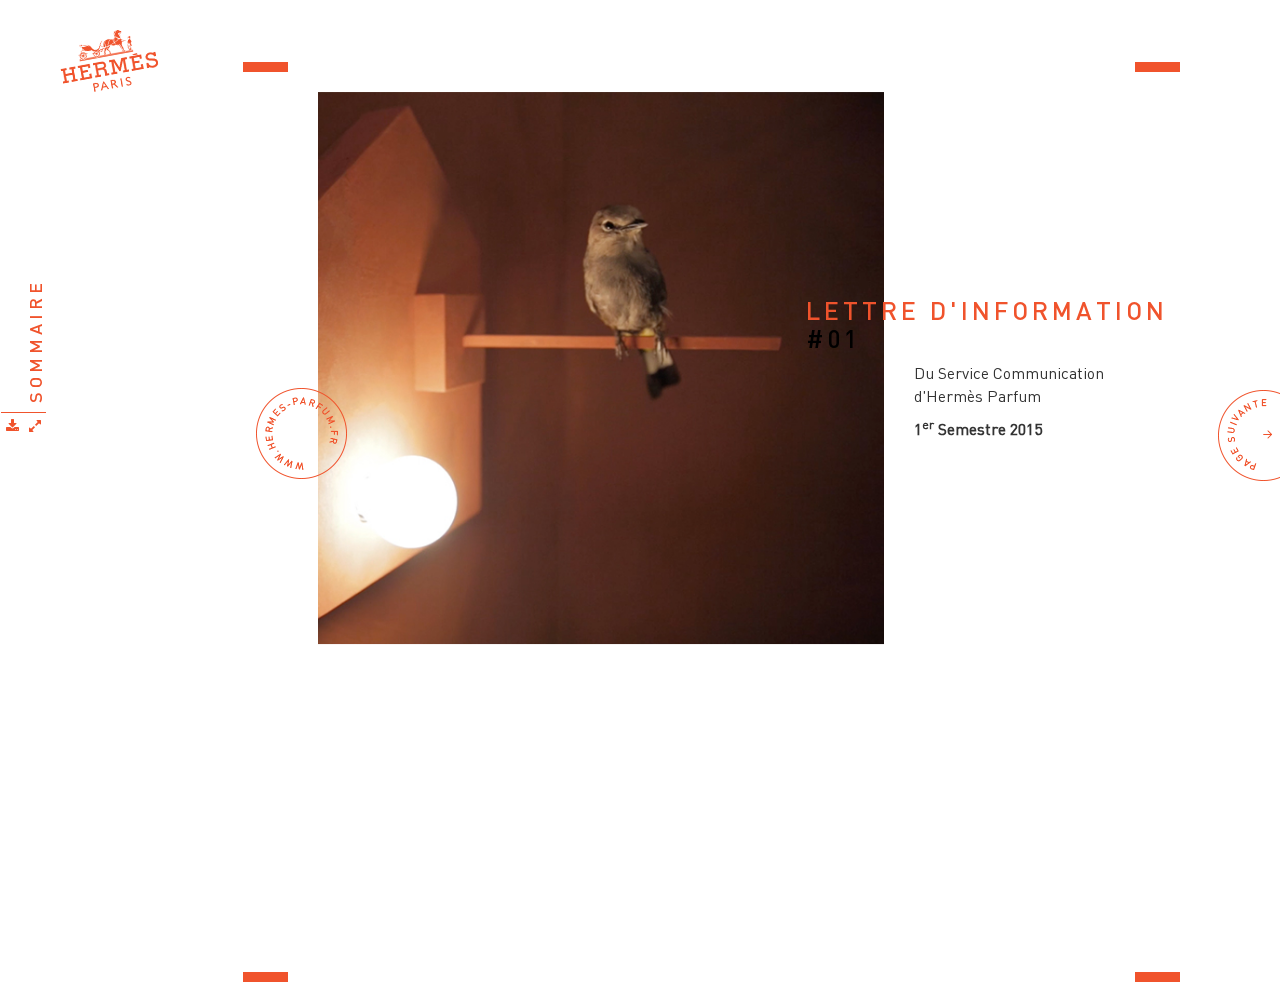
==== index.html @ d25722da "First commit" ====
<!DOCTYPE html>
<html lang="fr" class="no-js">
<head>
    <meta charset="UTF-8"/>
    <meta http-equiv="X-UA-Compatible" content="IE=edge,chrome=1">
    <meta name="viewport" content="width=device-width, initial-scale=1.0">
    <title>Hermès Slider</title>
    <meta name="description" content="Page d'Hèrmès"/>
    <meta name="keywords" content="hermès luxe beauté slider contenu digital interactif parfums maquillage"/>
    <meta name="author" content="Bronx Agence"/>
    <link rel="shortcut icon" href="../favicon.ico">
    <link rel="stylesheet" type="text/css" href="packages/jquery-ui/jquery-ui.min.css"/>
    <link rel="stylesheet" type="text/css" href="packages/bootstrap/css/bootstrap.min.css"/>
    <link rel="stylesheet" type="text/css" href="css/component.css"/>
    <link rel="stylesheet" type="text/css" href="packages/font-awesome/css/font-awesome.min.css"/>
    <link rel="stylesheet" type="text/css" href="packages/font-awesome/css/font-awesome.min.css"/>
    <link rel="stylesheet" type="text/css" href="packages/slick/slick.css"/>
</head>

<body>
<div class="container-fluid">
    <div class="col-lg-12">
        <div class="row">
            <div class="col-lg-2">
                <h1 class="sr-only">Hermès</h1>

                <div class="logo-hermès">
                </div>
            </div>
        </div>
    </div>
</div>

<div class="container-fluid no-gutters">
    <!--Navigation-->
    <div class="col-md-3 col-lg-2 no-gutters">
        <nav class="navbar navbar-default ">
            <div class="navbar-header">
                <button type="button" class="navbar-toggle collapsed" data-toggle="collapse" data-target="#navbar"
                        aria-expanded="false" aria-controls="navbar">
                    <span class="sr-only">Toggle navigation</span>
                    <span class="icon-bar"></span>
                    <span class="icon-bar"></span>
                    <span class="icon-bar"></span>
                </button>
            </div>
            <div id="navbar" class="navbar-collapse collapse" aria-expanded="false">
                <canvas class="sommaire" width='40' height='150'></canvas>
                <ul class="nav navbar-nav menu menu-slide">
                    <li id="close">x Fermer</li>
                    <li class="editio" data-link-id=" ">
                        <a href=" " data-link-group="editio"> L'édito, l'équipe</a>
                    </li>
                    <li class="event" data-link-id="1">
                        <a href=" " data-link-group="event-press"> 01 . Le Jardin de Monsieur Li</a></li>
                    <li class="digital" data-link-id="4">
                        <a href=" " data-link-group="digital-press">02 . Le parfum de la maison</a>
                    </li>
                    <li class="creation" data-link-id="7">
                        <a href=" " data-link-group="creation-press">03 . Ouvertures</a>
                    </li>
                    <li class="nutshell" data-link-id=" ">
                        <a href=" " data-link-group="nutshell">04 . En Bref</a>
                    </li>
                </ul>
            </div>
            <div class="menu-icons">
                <ul class="nav navbar-nav sub-menu">
                    <hr>
                    <li><a href="#"><i class="fa fa-print"></i></a></li>
                    <li><a href="#"><i class="fa fa-envelope-o"></i></a></li>
                    <li><a href="#"><i class="fa fa-download"></i></a></li>
                    <li class="fullscr"><a href="#"><i class="fa fa-expand"></i></a></li>
                </ul>
            </div>
        </nav>

    </div>
    <!--Navigation ends-->

    <!--Main body-->
    <div class="col-md-9 col-lg-10 main-panel">
        <div class="row top-decorative hidden-xs hidden-sm">
            <div class="col-md-11 col-lg-11 clearfix no-gutters">
                <div class="top-left-decorator"></div>
                <div class="top-right-decorator"></div>
                <!-- <div class="centered-decorator"></div>--> <!--To replace-->
            </div>
        </div>

        <div class="slick-content">
            <!--Intro section-->
            <section id="introduction" class="intro" data-anchor="intro-press">

                <div class="row row-intro">
                    <div class="col-md-7 col-lg-7 col-sm-6  presentation-page-left">
                        <img src="img/Hermes_iPhone_Couverture_05.jpg" alt="hermès_femme_velo"/>
                    </div>
                    <div class="col-lg-4 col-md-3 col-sm-4 presentation-page-right">
                        <h2 class=" negative-offset-4 presentation-page-title">LETTRE D'INFORMATION <span
                                class="hash-title">#01</span></h2>

                        <p>
                            Du Service Communication <br> d'Hermès Parfum <br>
                        </p>

                        <p id="info-date">
                            1<sup>er</sup> Semestre 2015
                        </p>
                    </div>
                </div>
            </section>

            <section id="slide1" class="presentation edito" data-anchor="event-press">
                <div class="row">
                    <div class="col-lg-4 edito-col-1 col-md-5 col-xs-6">
                        <h2>edito</h2>
                        <span>Si l’on flânait ?</span>

                        <p class="text-bold">
                            Lorem ipsum dolor sit amet, <br/>
                            consectetur adipiscing elit.<br/>
                            Duis elementum massa in viverra <br/>
                            tempus. Fusce ut nisl eget nulla<br/>
                            aliquam tincidunt sed ut tellus.<br/>
                            Fusce iaculis vestibulum purus non<br/>
                            lobortis. Aliquam at venenatis leo, <br/>
                            sed imperdiet risus.
                        </p>

                        <p>
                            Etiam sagittis justo a sapien <br/>
                            finibus, eu feugiat enim semper. <br/>
                            Proin ornare, enim quis semper <br/>
                            dapibus, velit enim accumsan risus, <br/>
                            sed condimentum diam erat sed <br/>
                            dui. Sed cursus mattis volutpat. <br/>
                            Phasellus at pulvinar orci, at <br/>
                            convallis nunc. In et felis lobortis, <br/>
                            auctor nulla a, aliquet est. <br/>
                            uncante tortor, venenatis ac <br/>
                            neque at, congue fermentum odio. <br/>
                            Suspendisse ac vehicula erat, <br/>
                            id finibus nulla.
                        </p>
                    </div>
                    <div class="col-lg-4 edito-col-2 col-md-4 col-xs-6">
                        <h2>L' équipe</h2>

                        <h3>CORRINE PEREZ</h3>

                        <p>
                            Directrice de la Communication <br/>
                            corinne.perez@hermes.com
                        </p>

                        <h3>LAURIE ABADIE</h3>

                        <p>
                            Responsable des opérations <br/>
                            de communication <br/>
                            laure.abadie@hermes.com
                        </p>

                        <h3>ANNE DE LALUN</h3>

                        <p>
                            Responsable presse <br/>
                            anne.delalun@hermes.com
                        </p>

                        <h3>CHARLOTTE DE LAPPARENT</h3>

                        <p>
                            Attaché de presse <br/>
                            charlotte.delapparent@hermes.com
                        </p>
                    </div>
                    <div class="col-lg-3 edito-col-3 col-md-3 col-xs-4">
                        <h3>STEFANIA BRUNI</h3>

                        <p>
                            Responsable média france <br/>
                            et international <br/>
                            stefania.bruni@hermes.com
                        </p>

                        <h3>AURELIE ENOU-GENEVAZ</h3>

                        <p>
                            Responsable média france <br/>
                            et international <br/>
                            stefania.bruni@hermes.com
                        </p>

                        <h3>LAURA KERDRAON</h3>

                        <p>
                            Coordinatrice publicité média <br/>
                            laura.kerdraon@hermes.com
                    </div>
                </div>
            </section>

            <section id="slide2" class="presentation" data-anchor="event-press">

                <div class="row ">
                    <!--<div class="col-md-11 main">
                        <div class="row  img-right">
                            <div class="col-lg-6 img-left">
                                <img class="" src="img/HERMES-JardinLi_03.jpg" alt="water"/>
                            </div>
                            <div class="col-lg-6">
                                <h2 class="inter-title">01 .</h2>
                                <span>LE JARDIN DE MONSIEUR LI</span>
                            </div>
                        </div>
                    </div>-->
                </div>
            </section>

            <section id="slide3" class="presentation " data-anchor="event-press">
                <div class="row">
                    <div class="col-lg-12 ">
                        <h2>Le jardin de monsieur li</h2>
                        <span class="sub-title">dévoilé à la presse</span>
                    </div>
                </div>
                <div class="row">
                    <div class="col-lg-3 col-md-3 hidden-xs hidden-sm no-gutters">
                        <!-- <img class="li-perfume img-responsive" src="img/perfume-bottle.jpg" alt="parfum-li">-->
                    </div>
                    <div class="col-lg-8 no-gutters">
                        <div class="row">
                            <div class="col-lg-6 col-md-4 col-xs-12 jardin-li-1 no-gutters">
                                <p class="text-bold">
                                    Les 10 et 11 février, la presse française et <br>
                                    internationale était réunie à Paris pour le <br>
                                    lancement du parfum-nouvelle Le Jardin de<br>
                                    Monsieur Li . Un parfum jardin créé par<br>
                                    Jean-Claude Elléna, inspiré par la Chine et le<br>
                                    thème annuel de la maison Hermès.<br>
                                </p>

                                <p>
                                    Comme écrin à ce cinquième opus de la<br>
                                    collection, une Pagode au cœur d'un Paris<br>
                                    haussmannien, la maison Loo, demeure d’un<br>
                                    marchand d’art du début du XXème siècle, qui<br>
                                    consacra sa vie à faire dialoguer au travers de<br>
                                    l'art son pays d’origine avec son pays d’adoption.<br>
                                </p>

                                <p>
                                    Catherine Fulconis et Jean-Claude Ellena y ont<br>
                                    présenté la genèse et l’histoire créative du<br>
                                    parfum, accompagnés d'un complice, le peintre<br>
                                    Li Xin, auteur du paysage d'encre outre-gris<br>
                                    qui vient en ceindre l’étui.<br>
                                </p>

                                <p>
                                    Au cours de quatre sessions, nos 120<br>
                                    journalistes ont été conviés à flâner dans un<br>
                                    jardin imaginaire, récréé dans cet espace clos.<br>
                                </p>
                            </div>
                            <div class="col-lg-6 col-md-4 col-xs-12 jardin-li-2">
                                <img src="img/HERMES-LI-page-1_06.jpg" alt="pictogramme-player">

                                <h3>Retour sur l'évènement presse</h3>

                                <p>
                                    Un monde miniature, à l'instar du jardin chinois,<br>
                                    à la nature onirique et méditative, ressenti au<br>
                                    travers d'expériences poétiques successives<br>
                                    et de saynètes inattendues. Mystère de<br>
                                    Mademoiselle Li cultivant son jardin, souffleurs<br>
                                    de rêve aux mots caressants, eaux vibrantes aux<br>
                                    éclats d'encre, musiques mêlées, entre Guzheng<br>
                                    et flûte, murs végétaux invitant à la découverte<br>
                                    des matières et des inspirations, jusqu'à la<br>
                                    révélation du parfum, enserré dans des<br>
                                    montagnes miniatures et offert en brins<br>
                                    odorants... La Pagoda accueillait ces jours-là<br>
                                    son nouvel habitant : un parfum au jasmin<br>
                                    surprenant, rendu "clair" et presque transparent<br>
                                    par l'eau, et aux échos de sève, de kumquat<br>
                                    et de pierres mouillées.
                                </p>
                            </div>
                            <div class="col-lg-12 col-md-8 col-xs-12 jardin-li-3 no-gutters">
                                <span> <i>-&gt;</i> Un lancement local s’est également déroulé le 18 mars à Madrid, dans l’enceinte de la Fundacion Pons. </span>
                            </div>
                        </div>
                    </div>
                </div>
            </section>

            <section id="slide4" class="presentation " data-anchor="event-press">
                <div class="row">
                    <div class="col-lg-4">
                        <span class=" rotated-text">Retour en image sur l'évènement presse</span>
                    </div>
                </div>
                <div class="row">
                    <div class="col-lg-11 no-gutters">
                        <img class="jardin-li-video-big" src="img/HERMES-JardinLi-3_03.jpg" alt=""/>
                    </div>
                </div>
            </section>

            <section id="slide5" class="presentation" data-anchor="digital-press">
                <div class="row">
                    <div class="col-lg-11">
                        <div class="row">
                            <div class="col-lg-12 col-md-12">
                                <h2>LES CAMPAGNES</h2>
                            </div>
                            <div class="col-lg-6 media-plan-col-1 col-lg-offset-1">
                                <img src="img/HERMES-JardinLi-4_03.jpg" alt=""/>
                            </div>
                            <div class="col-lg-4 media-plan-col-2 col-md-12">
                                <p>
                                    Le plan media s’est déployé début Avril<br>
                                    en France, en Allemagne, au Benelux, <br>
                                    à Hong Kong, au Japon et en Corée :<br>
                                    Affichage, bannières, presse, encarts <br>
                                    parfumés… <br>
                                </p>
                            </div>
                        </div>
                        <div class="row map-image">
                            <div class="col-lg-3 col-lg-offset-1 focus-col-1">
                                <h3>focus</h3>
                                <span>FRANCE</span>

                                <p>
                                    campagne presse <br/>
                                    <span>4,42 Millions</span> <br/>
                                    de contacts générés
                                </p>

                                <p>
                                    campagne encarts parfumés <br/>
                                    <span>1 033 964 </span> encarts<br/>
                                </p>

                                <p>
                                    campagne digitale <br/>
                                    <span>30.2 Millions</span> de contacts <br/>
                                </p>
                            </div>

                            <div class="col-lg-4 focus-col-2">
                                <h3>focus</h3>
                                <span> ALLEMAGNE</span>

                                <p>
                                    campagne presse <br/>
                                    <span>1,35 Millions</span> <br/>
                                    de contacts générés <br/>
                                </p>

                                <p>
                                    campagne encarts parfumés <br/>
                                    <span>928 077</span> encarts<br/>

                                </p>

                                <p>
                                    campagne digitale <br/>
                                    <span>9.4 Millions</span> de contacts <br/>
                                </p>
                            </div>
                        </div>
                    </div>
                </div>
            </section>

            <section id="slide6" class="presentation" data-anchor="digital-press">
                <div class="row">
                    <div class="col-lg-11 candle-background">
                        <div class="row">
                            <div class="col-lg-12 ">
                                <h2>Les quêtes intérieures</h2>
                                <span class="sub-title">du parfum de la maison</span>
                            </div>
                        </div>
                        <div class="row quest-first-row">
                            <div class="col-lg-7 col-md-6 maison-bloc-1 col-lg-offset-1">
                                <img src="img/HERMES-LI-page-1_06.jpg" alt="pictogramme-player">

                                <h3>Retour sur l'évènement presse parisien</h3>

                                <p>
                                    La nouvelle collection du Parfum de la maison a été présentée à la <br>
                                    presse française et internationale le 13 octobre dernier. Une « folie »<br>
                                    du 18ème, bâtie sur une glacière XIVe et rénovée dans un style<br>
                                    contemporain, avait été choisie pour accueillir les invités.<br>
                                </p>

                            </div>
                        </div>
                        <div class="row origami-background">
                            <div class="col-lg-6 col-md-6 col-md-offset-6 maison-bloc-2 col-lg-offset-6">
                                <p> Une expérience autour de 5 mises en scène, inspirées des <br>
                                    rêveries de Céline Ellena, était proposée à la presse, révélant le<br>
                                    parfum et son imaginaire. À l’entrée de chacun des univers, les <br>
                                    journalistes se voyaient remettre un bâtonnet de cire au parfum <br>
                                    des 5 rêveries: Des Pas Sur La Neige, Temps De Pluie, Fenêtre <br>
                                    ouverte, Champ Libre, A cheval !. Sans parcours imposé, les<br>
                                    journalistes étaient invités à pénétrer dans ses décors et <br>
                                    expérimenter le passage du réel à l’imaginaire. Une forme de <br>
                                    chasse aux rêveries, avec pour guides leurs sens et leur nez. <br>
                                    <br>
                                    Ce n’est qu’après cette déambulation libre, que les journalistes <br>
                                    étaient conviés à pénétrer dans la glacière transformée en agora<br>
                                    pour l’occasion. Sous une voûte circulaire facettée et au-dessus<br>
                                    d’un puits profond de 15 mètres, la collection était enfin dévoilée<br>
                                    par Catherine Fulconis, Président d’Hermès Parfums, Céline<br>
                                    Ellena, parfumeur dédié à ce nouveau territoire, et Guillaume<br>
                                    Bardet , designer.
                                </p>
                            </div>
                        </div>
                    </div>
                </div>
            </section>

            <section id="slide7" class="presentation " data-anchor="event-press">

                <div class="row">
                    <div class="col-lg-4">
                        <span class=" rotated-text">Retour en image sur l'évènement presse</span>
                    </div>
                </div>
                <div class="row">
                    <div class="col-lg-11 no-gutters">
                        <img class="jardin-li-video-big" src="img/HERMES-JardinLi-3_03.jpg" alt=""/>
                    </div>
                </div>

            </section>

            <section id="slide8" class="presentation" data-anchor="digital-press">
                <div class="row">
                    <div class="col-lg-11 nyc-first-row">
                        <div class="row">
                            <div class="col-lg-6 nyc-bloc-1">
                                <h2>Une maison</h2>
                                <span class="sub-title">à new-york</span>

                                <p>-&gt;Lancement presse aux États-unis</p>

                                <p>C’est dans une vaste et singulière Town House <br>
                                    de 5 étages, située entre la 64e et la 5e avenue,<br>
                                    que la presse américaine a été invitée à<br>
                                    découvrir les 5 univers du Parfum de la<br>
                                    Maison. Céline Ellena, Guillaume Bardet et<br>
                                    Corinne Perez, directrice de la communication<br>
                                    d’Hermès Parfums, ont accueilli<br>
                                    une cinquantaine de journalistes au cours de<br>
                                    4 déambulations.
                                </p>
                            </div>
                            <div class="col-lg-6 nyc-bloc-2">
                                <span class="sub-title">Le press kit</span>
                            </div>
                        </div>
                        <div class="row nyc-second-row">
                            <div class="col-lg-7 nyc-bloc-3">
                                <img class="img-responsive" alt="balcon" src="img/Balcon.png">

                            </div>
                            <div class="col-lg-4 col-lg-offset-1 nyc-bloc-4">
                                <p>
                                    Comme un songe échappé d’une feuille de<br>
                                    papier pliée ou d’une céramique, le Parfum de<br>
                                    la maison prend la forme d’un rêve éveillé…<br>
                                    Dans le dossier de presse du Parfum de la<br>
                                    Maison, formes, textes et couleurs se révélent<br>
                                    tour à tour...<br>
                                    <br>
                                    Glanés au gré des déambulations dans les<br>
                                    différentes pièces de la maison, des bâtonnets<br>
                                    parfumés ont été offerts aux journalistes dans<br>
                                    un écrin dédié.<br>
                                </p>

                                <p>
                                    -&gt; Un lancement local s’est également<br>
                                    déroulé en Espagne en novembre dernier.<br>
                                    La boutique Hermès Parfums de Madrid a<br>
                                    accueilli une soixantaine de journalistes.<br>
                                </p>
                            </div>
                        </div>
                    </div>
                </div>
            </section>

            <section id="slide9" class="presentation" data-anchor="creation-press">
                <div class="row">
                    <div class="col-lg-11">
                        <div class="row">
                            <div class="col-lg-6 press-results-1">
                                <h2>Best-of des premières</h2>
                                <span class="sub-title">retombées de presse</span>

                                <div class="magazines">
                                    <img src="img/mag_03.jpg" alt="magazine"/>
                                </div>
                                <div class="download-content">
                                    <img src="img/down-button.png" alt=""/><a href="#">TELECHARGER LES ARTICLES</a>
                                </div>
                            </div>

                            <div class="col-lg-6 press-results-2">
                                <h2>Réseaux sociaux</h2>
                                <span class="sub-title">Esprit de la maison ,<br/>est tu là ?</span>

                                <div class="social-text">
                                    <p>
                                        Le lancement événementiel <br/>
                                        du Parfum de la Maison <br/>
                                        a bien été relayé sur les réseaux sociaux.
                                    </p>
                                </div>
                                <div class="social-cloud">
                                    <img src="img/social-cloud_03.jpg" alt="hermès social networks"/>
                                </div>
                            </div>
                        </div>
                    </div>
                </div>
            </section>

            <section id="slide10" class="presentation" data-anchor="creation-press">
                <div class="row">
                    <div class="col-lg-11">
                        <div class="row">
                            <div class="col-lg-6 korea-bloc-1">
                                <h2>Au pays </h2>
                                <span class="sub-title">du matin calme</span>

                                <p class="text-bold">
                                    Un nouveau partenariat commercial avec le groupe <br>
                                    Shinsegae, la parution en coréen du Journal d’un <br>
                                    parfumeur, le lancement presse du Jardin de <br>
                                    Monsieur Li : Trois belles raisons pour Jean-Claude <br>
                                    Ellena et l’équipe Communication d’Hermès <br>
                                    Parfums de faire le voyage en Corée du Sud.
                                </p>

                                <p>
                                    Depuis le mois de mars, le mall Shinsegae situé dans <br>
                                    le quartier de Gangnam à Séoul abrite un nouvel <br>
                                    espace dédié aux Parfums Hermès. Pour célébrer ce <br>
                                    partenariat pérenne avec le premier groupe de <br>
                                    grands magasins coréens, Jean-Claude Ellena s’est <br>
                                    rendu en Corée. Au programme : Rencontres avec de <br>
                                    grandes clientes, entretiens avec la presse coréenne, <br>
                                    et conférence à l’Institut français autour de la sortie <br>
                                    coréenne de son ouvrage Le Journal d’un parfumeur.
                                </p>

                                <p>
                                    C’est dans les salons du club The Orion, <br>
                                    métamorphosés pour l’occasion en une <br>
                                    somptueuse bibliothèque olfactive, que <br>
                                    les journalistes ont pu découvrir Le <br>
                                    Jardin de Monsieur Li, et dialoguer <br>
                                    avec Jean-Claude Ellena.
                                </p>
                            </div>
                            <div class="col-lg-6 korea-bloc-2">
                                <img src="img/korea_03.jpg" alt="slide corée"/>
                            </div>
                            <div class="col-lg-6  korea-bloc-3">
                                <img src="img/korea_06.jpg" alt="video hermès korée"/>
                            </div>
                        </div>

                    </div>
                </div>
            </section>

            <section id="slide11" class="presentation" data-anchor="creation-press">
                <div class="row">
                    <div class="col-lg-11">
                        <div class="row sanghyun-row-1">
                            <div class="col-lg-12">
                                <h2>La poésie de </h2>
                                <span class="sub-title">sanghyun jean </span>
                            </div>
                            <div class="col-lg-6 sangyhun-1">
                                <img src="img/sanghyun_03.jpg" alt=""/>
                            </div>
                            <div class="col-lg-6 sangyhun-2">
                                <p>
                                    Graphic designer coréen installé à Paris <br>
                                    depuis 2008, Sanghyun Jean a participé à <br>
                                    l’un des ateliers de création organisés par <br>
                                    l’institut Français de la Mode en partenariat <br>
                                    avec la maison Hermès. Ses œuvres, <br>
                                    inspirées par les 7 Hermessences, (et<br>
                                    réalisées en collaboration avec la <br>
                                    photographe Cécile Bortoletti) ont été <br>
                                    offertes sous forme de portfolio aux <br>
                                    journalistes venus rencontrer Jean-Claude <br>
                                    Ellena. Une invitation à la contemplation.
                                </p>
                            </div>
                        </div>
                        <div class="row sanghyun-row-2">
                            <div class="col-lg-12 text-right">
                                <h2>Les autres </h2>
                                <span>ouvertures</span>
                            </div>
                            <div class="col-lg-3">
                                <img src="img/sanghyun_07.jpg" alt=""/>
                            </div>
                            <div class="col-lg-3">
                                <h3>PARIS</h3>
                                <span>Le Bon Marché</span>

                                <p>
                                    L’ouverture événementielle, en <br>
                                    décembre dernier, de l’espace dédié <br>
                                    aux Parfums Hermès a été copilotée<br>
                                    par le service de la communication <br>
                                    d’Hermès Parfums et les équipes<br>
                                    du Bon Marché.
                                </p>
                            </div>
                            <div class="col-lg-3">
                                <h3>PARIS</h3>
                                <span>Franck & Fils (Paris 16e)</span>

                                <p>Un espace éphémère Hermès <br>
                                    Parfums a ouvert ses portes<br>
                                    chez Franck & Fils le 18 mai<br>
                                    dernier.
                                </p>
                            </div>
                            <div class="col-lg-3">
                                <h3>MOSCOU</h3>
                                <span>TSUM</span>

                                <p>Inauguration le 25 juin</p>

                                <h3>NEW-YORK</h3>
                                <span>WFC</span>

                                <p>Inauguration le 19 août</p>
                            </div>
                        </div>

                    </div>
                </div>
            </section>
            <section id="slide12" class="presentation" data-anchor="creation-press">
                <div class="row">
                    <div class="col-lg-11">
                        <div class="row bref-row-1">
                            <div class="col-lg-1">

                            </div>
                            <div class="col-lg-5">

                            </div>
                            <div class="col-lg-6">

                            </div>
                        </div>

                        <div class="row bref-row-2">
                            <div class="col-lg-6">
                                <div class="row">
                                    <div class="col-lg-3"></div>
                                    <div class="col-lg-3"></div>
                                </div>
                            </div>
                            <div class="col-lg-6">

                            </div>
                        </div>
                    </div>
                </div>
            </section>
        </div>
        <div class="row bottom-decorative hidden-xs hidden-sm">
            <div class="col-md-11 col-lg-11 clearfix no-gutters">
                <div class="bottom-left-decorator"></div>
                <div class="bottom-right-decorator"></div>
            </div>

        </div>
    </div>
    <div class="slider-navigation">
        <!--<a href="#">-->
        <div class='prev-arrow-slide'></div>
        <!--  </a>-->

        <div class='next-arrow-slide'></div>
    </div>
    <!--<div class="row bottom-decorative hidden-xs hidden-sm">
        <div class="col-md-11 col-lg-11 clearfix no-gutters">
            <div class="bottom-left-decorator"></div>
            <div class="bottom-right-decorator"></div>
        </div>

    </div>-->
</div>
<!--end Main body-->


<!--</div>-->


<script src="packages/jquery/jquery-2.1.3.min.js"></script>
<script src="packages/jquery/screenfull.min.js"></script>
<script src="packages/jcanvas/jcanvas.min.js"></script>
<script src="packages/bootstrap/js/bootstrap.min.js"></script>

<script type="text/javascript" src="packages/slick/slick.min.js"></script>
<script type="text/javascript" src="packages/slideout/slideout.min.js"></script>
<script src="js/component.js"></script>


</body>
</html>
---- css/component.css ----
/* ==========================================================================
   Fonts
   ========================================================================== */
@font-face {
    font-family: 'DIN-light';
    src: url('../DINLig.ttf')  format('truetype');
}
@font-face {
    font-family: 'DIN-bold';
    src: url('../DINBol.ttf')  format('truetype');
}
@font-face {
    font-family: 'DIN-reg';
    src: url('../DINReg.ttf')  format('truetype');
}
@font-face {
    font-family: 'DIN-Med';
    src:url('../DINMed.ttf')  format('truetype');
}

/* ==========================================================================
   General Layout
   ========================================================================== */
body{

    font-family: DIN-reg , "Helvetica Neue", Helvetica, Arial, sans-serif;
}
.slick-track, .main-panel{
    height: 860px !important;

}

/***No padding***/
.no-gutters{
    padding-right: 0!important;
    padding-left: 0!important;
    margin-left: 0!important;
    margin-right: 0!important;
}
/***Elements***/
hr{
    margin : 0;
    border-top: 1px solid #f0532c;
}

/***Rows***/
.row{
    margin-left: 15px;
    margin-right: 0;
}

/***Menus***/
#navbar>.menu>li{width: 100%;}
#navbar>.menu>li>a{color: #000000;}
.menu-icons{margin-left: 15px;}
.icon-bar-color{background-color: #000000 !important;}
.navbar-default .navbar-toggle:focus, .navbar-default .navbar-toggle:hover {background-color: transparent;}
.navbar-default .navbar-toggle { border-color: transparent;}
.navbar-default .navbar-toggle .icon-bar {background-color: #f0532c;}
.navbar-default .navbar-collapse {border-color: transparent;}
.navbar-nav{margin: 7.5px -15px;}

.sub-menu>li>a{
color : #f0532c !important;
padding-top: 5px;
padding-right: 5px;
padding-left: 5px;
}
.navbar-default {
background: none transparent;
border-color: transparent;
}
.navbar-toggle {
float: left;
margin-left: 15px;
margin-bottom: 8px;
background-color: #fff;
border: 1px solid transparent;
}
#close{
    color: #f0532c;
    font-size: 12px;
    cursor: pointer;
    padding-left: 15px;
}
#close:hover{text-decoration:  underline;}

/***Arrows***/
.next-arrow-slide, .prev-arrow-slide{
    position: fixed;
    top: 43%;
}
.next-arrow-slide{right: 0;}
.prev-arrow-slide{left: 20%;}

/***Active Links***/
.active-link{font-weight: bold;}

.nav>li>a:focus, .nav>li>a:hover {
    text-decoration: none;
    background-color: transparent;
}
.nav>li>a {
    padding-bottom: 1px;
    padding-top: 3px;
}

/***Sliding motion***/
.menu-slide{
    position: relative;
    left: -230px;
    height: 1px;
    font-family: 'DIN-reg', "Helvetica Neue", Helvetica, Arial, sans-serif;
}
/*** General Titles***/
#navbar h3{
    cursor: pointer;
    color : #f0532c;
    font-size: 17px;
    letter-spacing: 3px;
}
.col-lg-1 h1{
    color : transparent;
}
.logo-hermès{
    height: 62px;
    background: url("../img/logo.png") no-repeat;
    position: relative;
    top: 30px;
}
.sommaire {
    margin-left: 0;
    position: relative;
    cursor: pointer;
    top: 25px;
    left: -10px;
    font-family: 'DIN-Med', DIN-bold , "Helvetica Neue", Helvetica, Arial, sans-serif;
}
/***Decorators***/

.top-decorative .col-lg-11{
    margin-bottom: 20px;
    padding-left: 15px;
}
.bottom-decorative .col-lg-11{
    margin-top: 20px;
    margin-bottom: 20px;

}
.top-left-decorator, .top-right-decorator,.bottom-left-decorator,.bottom-right-decorator,.centered-decorator{
    width: 45px;
    height: 10px;
    background-color: #f0532c;

}
.top-left-decorator, .bottom-left-decorator{
    float: left;
}
.bottom-right-decorator, .top-right-decorator{
    float: right;
}
.centered-decorator{
    position: absolute;
    top: 405px;
    left: 42.5%;
    z-index: 1900;
}

/* ==========================================================================
   Slideout menu experiment
   ========================================================================== */
.slideout-menu {
    padding-left: 10px;
    position: fixed;
    left: 0;
    top: 160px;
    bottom: 0;
    right: 0;
    z-index: 0;
    width: 270px;
    overflow-y: auto;
    -webkit-overflow-scrolling: touch;
    display: none;
}

.slideout-panel {
    position:relative;
    z-index: 1;
}

.slideout-open,
.slideout-open body,
.slideout-open .slideout-panel {overflow: hidden;}
.slideout-open .slideout-menu {display: block;}

/* ==========================================================================
   Slick
   ========================================================================== */

.next-arrow-slide{
    width: 65px;
    height: 95px;
    background: url("../img/next-arrow.png") no-repeat right;
    cursor: pointer;
}
.prev-arrow-slide{
    width: 95px;
    height: 95px;
    background: url("../img/previous_arrow.png") no-repeat left;
}


/* ==========================================================================
   Presentation slide
   ========================================================================== */

.hash-title{ color: #000000;}
.presentation-page-left{margin-left: 60px;}
.presentation-page-left img{ width: 100%;}
.presentation-page-right{ z-index: 1099;}
.presentation-page-right p{font-size: 1.15em;}
#info-date{font-weight: bold;}

.presentation-page-title{
padding-top: 185px;
margin-left: -35%;
color: #f0532c;
font-family: DIN-Med , "Helvetica Neue", Helvetica, Arial, sans-serif;
font-size: 25px;
letter-spacing: 4px;
}

/* ==========================================================================
   Media Queries
   ========================================================================== */
@media screen and (min-width: 1221px) {
    #navbar h3{ display: none;}
    .navbar-collapse{ margin-top: 170px;}
}

@media screen and (min-width: 995px) and (max-width: 1220px){
    body { padding-top: 40px; }
    .container-fluid {padding-left: 5px;}
    .col-md-9 { width: 100%;}

    .presentation-page-title{
    padding-top: 130px;
    font-size: 19px;
    }

    /*Collapsed mode breakpoint override*/
    .navbar-header {float: none;}
    .navbar-toggle {display: block;}
    .navbar-collapse.collapse {display: none!important;}
    .navbar-nav>li {float: none;}

    .navbar-collapse {
    border-top: 1px solid transparent;
    box-shadow: inset 0 1px 0 rgba(255,255,255,0.1);
    }
    .navbar-nav {
        float: none!important;
        margin: 7.5px -15px;
    }
    .navbar-nav>li>a {
        padding-top: 10px;
        padding-bottom: 10px;
    }
    .navbar-text {
        float: none;
        margin: 15px 0;
    }
    /* since 3.1.0 */
    .navbar-collapse.collapse.in {display: block!important;}
    .collapsing { overflow: hidden!important;}

    /*Collapsed mode breakpoint override ends*/

    #navbar>.menu>li{
        background-color: #f5f5f5;
        padding-top: 2.5px;
        padding-bottom: 2.5px;
        border-top:solid 1px #e1e1e1;
    }

    .editio{border-top:solid 1px transparent !important;}
    #navbar>.menu>li>a{ color: #f0532c;}
    .navbar-nav { margin: 0 -15px;}
    .navbar{ margin-bottom: auto;}
    .top-decorative, .bottom-decorative, .prev-arrow-slide, .next-arrow-slide, .menu-icons, #navbar h3, #close, .sommaire{display: none !important;}

}
@media screen and (min-width: 768px) and (max-width:994px){
    body { padding: 0; }

    .presentation-page-title{
        margin-left: 0;
        text-align: center;
        font-size: 19px;
        padding-top: 85px;
    }
    .presentation-page-right p{text-align: center; }
    .prev-arrow-slide {right: -1%;}
    .presentation-page-right{height: 420px;}

    .presentation-page-left{
        margin-left: auto;
        height: auto;
    }

    .container-fluid {padding-left: 5px; }
    .prev-arrow-slide, .next-arrow-slide, .sommaire, #navbar h3,.menu-icons,  #navbar h3, #close{display: none !important;}
    .sub-menu>li>a{ font-size: 2em;}
    .col-sm-4, .col-sm-6{width: 100%;}

    .presentation-page-left{
        background-size: contain;
        height: auto;
        padding-right: 0!important;
        padding-left: 0!important;
        margin-left: 0!important;
        margin-right: 0!important;
    }
    .container-fluid .col-md-3, .container-fluid .col-md-9, .container-fluid{
        padding-right: 0!important;
        padding-left: 0!important;
        margin-left: 0!important;
        margin-right: 0!important;
    }
    .row {margin: auto;}

    /*Collapsed mode breakpoint override*/
    .navbar-header,.navbar-nav>li  {float: none;}
    .navbar-toggle {display: block;}
    .navbar-collapse {
        border-top: 1px solid transparent;
        box-shadow: inset 0 1px 0 rgba(255,255,255,0.1);
    }
    .navbar-collapse.collapse {  display: none!important; }

    .navbar-nav {
        float: none!important;
        margin: 7.5px -15px;
    }

    .navbar-nav>li>a {
        padding-top: 10px;
        padding-bottom: 10px;
    }
    .navbar-text {
        float: none;
        margin: 15px 0;
    }
    /* since 3.1.0 */
    .navbar-collapse.collapse.in {display: block!important;}
    .collapsing {overflow: hidden!important;}

    /*Collapsed mode breakpoint override*/

    #navbar>.menu>li{
        background-color: #f5f5f5;
        padding-top: 2.5px;
        padding-bottom: 2.5px;
        border-top:solid 1px #e1e1e1;
    }
    .editio{border-top:solid 1px transparent !important;}
    #navbar>.menu>li>a{color: #f0532c;}
    .navbar-nav {margin: 0px -15px;}
    .navbar{margin-bottom: auto;}

}
@media screen and (max-width: 767px) {
    body {padding: 0;}
    .presentation-page-title{
        margin-left: 0;
        text-align: center;
        font-size: 19px;
        padding-top: 30px;
    }
    .presentation-page-right p{text-align: center;}
    .presentation-page-right{height: auto; padding-bottom: 40px;}

    .presentation-page-left{
        background-size: contain;
        height: auto;
        padding-right: 0!important;
        padding-left: 0!important;
        margin-left: 0!important;
        margin-right: 0!important;
    }

    .menu-slide{ overflow-y: hidden;}
    .container-fluid {padding-left: 5px;}
    .sommaire,.centered-decorator,.sub-menu,.prev-arrow-slide, .next-arrow-slide,  #navbar h3, #close{
        display: none !important;
    }

    #navbar>.menu>li{
        background-color: #f5f5f5;
        padding-top: 10px;
        padding-bottom: 10px;
        border-top:solid 1px #e1e1e1;
    }
    .editio{ border-top:solid 1px transparent !important;}
    #navbar>.menu>li>a{ color: #f0532c;}
    .navbar-nav { margin: 0px -15px;}
    .navbar{ margin-bottom: 0; }
    .row { margin: auto;}

    .container-fluid .col-md-3, .container-fluid .col-md-9, .container-fluid{
        padding-right: 0;
        padding-left: 0;
        margin-left: 0!important;
        margin-right: 0!important;
    }

}

/* ==========================================================================
   Edito
   ========================================================================== */
.edito-col-1{ margin-left: 6%;}
.edito-col-1 span{padding-left: 7.5%;}
.edito-col-2 h2, .edito-col-1 h2{color :#f0532c;}
.edito-col-2{padding-top: 145px;}
.edito-col-1 p, .edito-col-2 p, .edito-col-3 p{font-size: 1.15em;}
.edito-col-2 p, .edito-col-3 p{padding-bottom: 30px;}
.edito-col-2 h2{ margin : 0 0 40px 0;}

.text-bold{
font-family: DIN-bold, "Helvetica Neue", Helvetica, Arial, sans-serif;
padding-top: 42px;
padding-bottom: 120px;
}

.edito-col-1 h2 , .edito-col-1 span, .edito-col-2 h2{
    font-family: DIN-Med, "Helvetica Neue", Helvetica, Arial, sans-serif;
    font-size: 2em;
    text-transform: uppercase;
    letter-spacing: 4px;
}

.edito-col-3{
    padding-top: 368px;
    margin-left: -5%;
}
.edito-col-2 h3,.edito-col-3 h3{
    font-family: DIN-bold, "Helvetica Neue", Helvetica, Arial, sans-serif;
    font-size: 1.3em;
    margin-bottom: 0;
}

/*Responsive*/

@media screen and (min-width: 1221px) and (max-width: 1600px) {
    .edito-col-1 p, .edito-col-2 p, .edito-col-3 p, .edito-col-2 h3,.edito-col-3 h3{font-size: 1.1em; }
    .edito-col-3 {padding-top: 320px;}
    .edito-col-2 {padding-top: 130px;}

    .edito-col-1 h2 , .edito-col-1 span, .edito-col-2 h2{
        font-family: DIN-Med, "Helvetica Neue", Helvetica, Arial, sans-serif;
        font-size: 1.62em;
        text-transform: uppercase;
    }
}

@media screen and (min-width: 995px) and (max-width: 1220px){
    .edito-col-1 .text-bold{ padding-bottom: 55px;}
    .edito-col-3{padding-top: 325px;}
    .edito-col-2 h3,.edito-col-3 h3, .edito-col-1 p, .edito-col-2 p, .edito-col-3 p{font-size: 1.1em;}
    .edito-col-1{ margin-left: auto;}

    .edito-col-1{
        padding-top: 13px;
        margin-left: 15%;
    }
    .edito-col-1 h2 , .edito-col-1 span, .edito-col-2 h2{
        font-family: DIN-Med, "Helvetica Neue", Helvetica, Arial, sans-serif;
        font-size: 1.62em;
        text-transform: uppercase;
    }

}

@media screen and (min-width: 768px) and (max-width:994px){
    .edito-col-1 .text-bold{padding-bottom: 50px;}
    .edito-col-3{padding: 0;}
    .edito{height: 1048px !important;}
    .edito .edito-col-1, .edito .edito-col-2, .edito .edito-col-3{padding-left: 15px !important;}
    .edito-col-1 { margin-left: auto; }
}

@media screen and (max-width: 767px) {
    .edito-col-1 .text-bold{padding-bottom: 50px;}
    .edito-col-1{width: 100%;}
    .edito-col-3{ padding-top: 10px; }
    .edito .edito-col-1, .edito .edito-col-2, .edito .edito-col-3{padding-left: 15px !important;}
    .edito-col-1 p br{ display: none;}
    .edito-col-1 { margin-left: auto;}

    .edito-col-2 , .edito-col-3{
        padding-top: 10px;
        padding-left: 15px !important;
        width: 100%;
    }
}

/* ==========================================================================
   Monsieur Li  TODO : Finish re-factoring
   ========================================================================== */
.img-right{
    background: url("../img/HERMES-JardinLi-2_03.jpg") no-repeat;
    height: 725px;
    background-position-x: 100%;
    background-size: contain;
}
.img-left{
    padding-left: 3.7%;
    padding-top: 110px;
}
.img-left img{ width: 100%;}

/***Page 1 -2***/

.row .col-lg-8 .jardin-li-2{ padding: 45px 0 0 27px;}
.jardin-li-2 h3 , .jardin-li-3 span{ font-family: DIN-Med, "Helvetica Neue", Helvetica, Arial, sans-serif;}
.jardin-li-3 span{ color : #f0532c;}
.jardin-li-1 .text-bold{ padding-bottom: 20px;}
.jardin-li-1 p, .jardin-li-2 p, .jardin-li-2 h3 {font-size: 1.15em;}
.jardin-li-3{ padding-top: 65px;  padding-bottom: 37px;}
.jardin-li-2 img, .jardin-li-2 h3{ display: inline!important;}
.jardin-li-2 p{ padding-top : 110px;}

.li-perfume{
    padding: 40px 0 0 15%;
    max-width: 100%;
}

.col-lg-12 h2, .col-lg-6 h2 , .col-lg-12 .sub-title, .col-lg-6 .sub-title {
    font-family: DIN-Med,"Helvetica Neue", Helvetica, Arial, sans-serif;;
    font-size: 2em;
    text-transform: uppercase;
}
.col-lg-12 h2, .col-lg-6 h2{
    color :#f0532c;
    letter-spacing: 4px;
    margin-top: 0;
}
.col-lg-12 .sub-title, .nyc-bloc-1 span{
    padding-left: 75px ; letter-spacing: 4px;
}

.jardin-li-video-big{
    width: 90.1%;
    margin: 0 auto;
}
.rotated-text{
    color: #f0532c;
    font-family: DIN-Med, "Helvetica Neue", Helvetica, Arial, sans-serif;
    top: -34px;
    -webkit-transform: rotate(-4deg);
    -moz-transform: rotate(-4deg);
    -o-transform: rotate(-4deg);
}

/*Page 6 */
 .media-plan-col-1{margin-top: 15px}
.media-plan-col-1 img{ width: 85%;}
.focus-col-1 > span,.focus-col-2 > span {font-family: DIN-Med, "Helvetica Neue", Helvetica, Arial, sans-serif;}
.focus-col-1>p:first-of-type, .focus-col-2>p:first-of-type{padding-top:  30px;}
.media-plan-col-2 p{font-family: DIN-reg , "Helvetica Neue", Helvetica, Arial, sans-serif;}
.focus-col-1 h3 , .focus-col-2 h3{font-family: DIN-Med , "Helvetica Neue", Helvetica, Arial, sans-serif;}

.map-image{
background: rgba(0, 0, 0, 0) url("../img/map.png") no-repeat scroll 108% 92% / 56% auto;
padding-top: 60px;
}
.media-plan-col-2 p,.focus-col-1 > span,.focus-col-2 > span ,.focus-col-1 p, .focus-col-2 p,.focus-col-1 h3 , .focus-col-2 h3{
font-size: 1.15em;
}
.focus-col-1 p, .focus-col-2 p{
font-family: DIN-reg , "Helvetica Neue", Helvetica, Arial, sans-serif;
padding-bottom: 30px;
}
.focus-col-1 p > span, .focus-col-2 p > span{
font-family: DIN-bold , "Helvetica Neue", Helvetica, Arial, sans-serif;
color: #f0532c;
}

/*Media queries*/

@media screen and (min-width: 1282px) and (max-width:1600px){

    .jardin-li-2 h3, .jardin-li-3 span {font-family: DIN-Med, "Helvetica Neue", Helvetica, Arial, sans-serif;}
    .jardin-li-2 p{padding-top : 120px;}

    .jardin-li-3 {
        padding-top: 128px;
        padding-bottom: 37px;
    }

    .jardin-li-1 p, .jardin-li-2 p ,.jardin-li-2 h3, .jardin-li-3 span ,.media-plan-col-2 p ,.focus-col-1 h3 , .focus-col-2 h3,  .focus-col-1 p, .focus-col-2 p,  .focus-col-1 > span, .focus-col-2 > span {
        font-size: 1.25em;
    }
}

@media screen and (min-width: 995px) and (max-width:1281px){

    .row .col-lg-8 .jardin-li-2 {padding: 45px 0 0 30px;}
    .jardin-li-2 h3, .jardin-li-3 span {font-size: 0.99em;}
    .jardin-li-2 p {padding-top: 92px;}
    .edito-col-1 .text-bold {padding-bottom: 25px;}
    .focus-col-1 p, .focus-col-2 p {padding-bottom: 0;}

    .li-perfume {
    padding: 40px 0 0 15%;
    width: 93%;
}
    .jardin-li-3 {
    padding-top: 10px;
    padding-bottom: 37px;
}

    .jardin-li-1 p, .jardin-li-2 p,.media-plan-col-2 p ,.focus-col-1 h3 , .focus-col-2 h3,  .focus-col-1 p, .focus-col-2 p,  .focus-col-1 > span, .focus-col-2 > span {
    font-size: 1.15em;
}

    .map-image {
    background:rgba(0, 0, 0, 0) url("../img/map.png") no-repeat scroll 105% 44% / 54% auto;
    padding-top: 10px;
}

}
@media screen and (min-width: 768px) and (max-width:994px){
    .jardin-li-1 p br{display: none;}
    .map-image {background: rgba(0, 0, 0, 0) url("../img/map.png") no-repeat scroll 110% 50% / 75% auto;}
    .col-lg-12 h2, .col-lg-12 .sub-title, .col-lg-6 h2, .col-lg-6 .sub-title{padding : 0;}
    .col-lg-12 h2,.col-lg-6 h2{text-align: center;}
    .jardin-li-3, .jardin-li-1{padding-left: 15px !important;}
    .row .col-lg-8 .jardin-li-2 {padding: 45px 0 0 15px;}
    .jardin-li-2 p {padding-top: 50px;}

    .col-lg-12 .sub-title,.col-lg-6 .sub-title{
    display: block;
    text-align: center;
}

}
@media screen and (max-width: 767px) {

    .jardin-li-1 p br{display: none;}
    .col-lg-12 h2, .col-lg-6 h2{padding: 0;}
    .col-lg-12 .sub-title, .col-lg-6 .sub-title{padding : 0;}
    .col-lg-12 h2, .col-lg-6 h2{text-align: center;}
    .jardin-li-3, .jardin-li-1{padding-left: 15px !important;}
    .row .col-lg-8 .jardin-li-2 {padding: 45px 0 0 15px;}
    .jardin-li-2 p {padding-top: 50px;}

    .col-lg-12 .sub-title, .col-lg-6 .sub-title{
        display: block;
        text-align: center;
    }
    .map-image {
        background: none;
        padding-top: 0;
    }
}
/* ==========================================================================
   Parfum de la Maison
   ========================================================================== */

/***Page 2***/
.maison-bloc-1 img, .maison-bloc-1 h3{
    display: inline !important;
    font-size: 1.15em;
}

.maison-bloc-1 h3{
    padding-left: 42px;
}
.maison-bloc-1 h3{
    font-family: DIN-Med, "Helvetica Neue", Helvetica, Arial, sans-serif;
}

.maison-bloc-1 p ,.maison-bloc-2 p{
    font-size: 1.15em;
}

.maison-bloc-1 p{
    font-family: DIN-Med, "Helvetica Neue", Helvetica, Arial, sans-serif;
    padding-left: 102px;
}

.maison-bloc-2 p{
    font-family: DIN-reg, "Helvetica Neue", Helvetica, Arial, sans-serif;
}
.maison-bloc-1 {
    padding-top: 75px;
}

.candle-background{
    background: rgba(0, 0, 0, 0) url("../img/3-BOUGIES.png") no-repeat scroll 100% 14% / 43% auto;
}
.quest-first-row{
    height: 350px;
}
.origami-background{
    background: url("../img/paper-origami.jpg") no-repeat -20% / 65% auto;
}

/***Page 3-4***/

.nyc-bloc-1 p:first-of-type,.nyc-bloc-1 p,.nyc-bloc-4 p:first-of-type,.nyc-bloc-4 p:last-of-type{
    font-size: 1.15em;
}
.nyc-bloc-1 p:first-of-type,.nyc-bloc-4 p:last-of-type{
    font-family: DIN-Med , "Helvetica Neue", Helvetica, Arial, sans-serif;
}
.nyc-bloc-1 p{
    font-family: DIN-reg , "Helvetica Neue", Helvetica, Arial, sans-serif;
    padding-left: 127px;
}
.nyc-bloc-4 p:first-of-type{
    font-family: DIN-reg , "Helvetica Neue", Helvetica, Arial, sans-serif;
    padding-left: 0;
}
.nyc-bloc-4 p:last-of-type,.nyc-bloc-2 .sub-title{
     color:#f0532c;
}

.nyc-second-row{
    padding-top: 15px;
}

.nyc-first-row {
    background: rgba(0, 0, 0, 0) url("../img/PRESS-kit_03.jpg") no-repeat scroll 100% 8% / 44% auto;
}

.nyc-bloc-3 {
    padding-left: 50px;
    /*padding-top: 45px;*/
}
.nyc-bloc-1 span {
    padding-left: 107px;
}
.nyc-bloc-1 p:first-of-type{
    padding: 25px 0;
}
/***Page 5***/
.social-text{
    font-size: 1.15em;
    padding: 25px 0;
}
.social-cloud img{
  /*  max-width: 67%;*/
}
.magazines{
    /*padding: 70px 0 40px;*/
    margin-left: 100px;
    margin-top: 55px;
}
.magazines img{
    width: 65%;

}
.download-content{
    margin-top: 55px;
}
.download-content img{
    width: 5%;
    margin: -40px 20px 0 0;
}
.download-content img, .download-content a {
    display: inline !important;
}
.download-content a {
    font-size: 1.62em;
    color:#f0532c;
}
.press-results-1 span{
    padding-left: 155px;
}
.press-results-2{padding-left: 200px;}

/*Media Queries*/

@media screen and (min-width: 1282px) and (max-width:1600px){
    .maison-bloc-1 p ,.maison-bloc-2 p{
        font-size: 1.25em;
    }
    .maison-bloc-1 {
         padding-top: 45px;
     }
    .candle-background {
        background: rgba(0, 0, 0, 0) url("../img/3-BOUGIES.png") no-repeat scroll 98% 24% / 40% auto;
        height: 280px;
    }
    .origami-background{
        background: rgba(0, 0, 0, 0) url("../img/paper-origami.jpg") no-repeat scroll -43% center / 72% auto;
    }
    .nyc-bloc-1 p,  .nyc-bloc-4 p:first-of-type, .nyc-bloc-4 p:last-of-type  {
        font-size: 1.32em;
    }

}

@media screen and (min-width: 995px) and (max-width:1281px){
    .maison-bloc-1 p ,.maison-bloc-2 p,.maison-bloc-1 h3{ font-size: 1em; }
    .maison-bloc-1 {  padding-top: 45px;}

    .origami-background {
        background: rgba(0, 0, 0, 0) url("../img/paper-origami.jpg") no-repeat scroll -40% center / 72% auto;
    }
    .candle-background {
        background: rgba(0, 0, 0, 0) url("../img/3-BOUGIES.png") no-repeat scroll 98% 14% / 43% auto;
        height: 265px;
    }
    .nyc-bloc-1 p,  .nyc-bloc-4 p:first-of-type, .nyc-bloc-4 p:last-of-type , .nyc-bloc-1 p:first-of-type{
        font-size: 1.10em;
    }

    .nyc-bloc-1 h2{
        margin-top: 5px;
    }
    .nyc-second-row {
        padding-top: 25px;
    }
    .nyc-second-row{
        padding-top: 5px;
    }
    .col-lg-12 h2, .col-lg-6 h2, .col-lg-12 .sub-title, .col-lg-6 .sub-title {
        font-size: 1.62em;
    }
    .nyc-first-row {
        background: rgba(0, 0, 0, 0) url("../img/PRESS-kit_03.jpg") no-repeat scroll 100% 20% / 48% auto;
    }
}
@media screen and (min-width: 768px) and (max-width:994px){
    .maison-bloc-1 h3 { padding-left: 0; }
    .maison-bloc-1 p { padding-left: 60px; }
    .origami-background,.candle-background  {background: none; }

}
@media screen and (max-width: 767px) {
     .candle-background, .origami-background  {
        background: none;
        height: auto;
    }
    .maison-bloc-1 p, .maison-bloc-1 h3 { padding-left: 0; }
}
/* ==========================================================================
   Ouvertures
   ========================================================================== */
/*Page 2*/
.korea-bloc-1 .text-bold, .korea-bloc-1 p:last-of-type{
    padding: 45px 0 45px 80px;
}

.korea-bloc-1 p{
    font-size: 1.15em;
    padding-left: 80px;
}

.korea-bloc-1 span{
    padding-left: 75px;
}
.korea-bloc-2{
   padding-bottom: 45px;
}
.korea-bloc-2 img , .korea-bloc-3 img{
    width: 100%;
}
/*Page 3*/
.sanghyun-row-2 p, .sanghyun-row-1 p, .sanghyun-row-2 .col-lg-3 h3,.sanghyun-row-2 .col-lg-3 span{
    font-size: 1.15em;
}
.sanghyun-row-2 .col-lg-3 span, .sanghyun-row-2 .col-lg-3 h3{
    font-family: DIN-bold , "Helvetica Neue", Helvetica, Arial, sans-serif;
}
.sanghyun-row-2 .col-lg-3 h3, .sanghyun-row-2 .col-lg-12 h2{
    color:#f0532c;
}
.sanghyun-row-2 .col-lg-3 h3{
    margin-bottom: 0;
}
.sangyhun-1, .sangyhun-2{
    padding-top: 90px;
}
.sanghyun-row-2{
    padding-bottom: 70px;
}
.sanghyun-row-2 .col-lg-12{
    padding: 50px 0 ;
}

.sanghyun-row-2 .col-lg-12 span ,.sanghyun-row-2 .col-lg-12 h2{
    font-size:  2em;
    text-transform: uppercase;
    display: inline !important;
}
.sanghyun-row-2 div:nth-child(2){
    padding-top: 50px;
}
/* ==========================================================================
   Bref
   ========================================================================== */
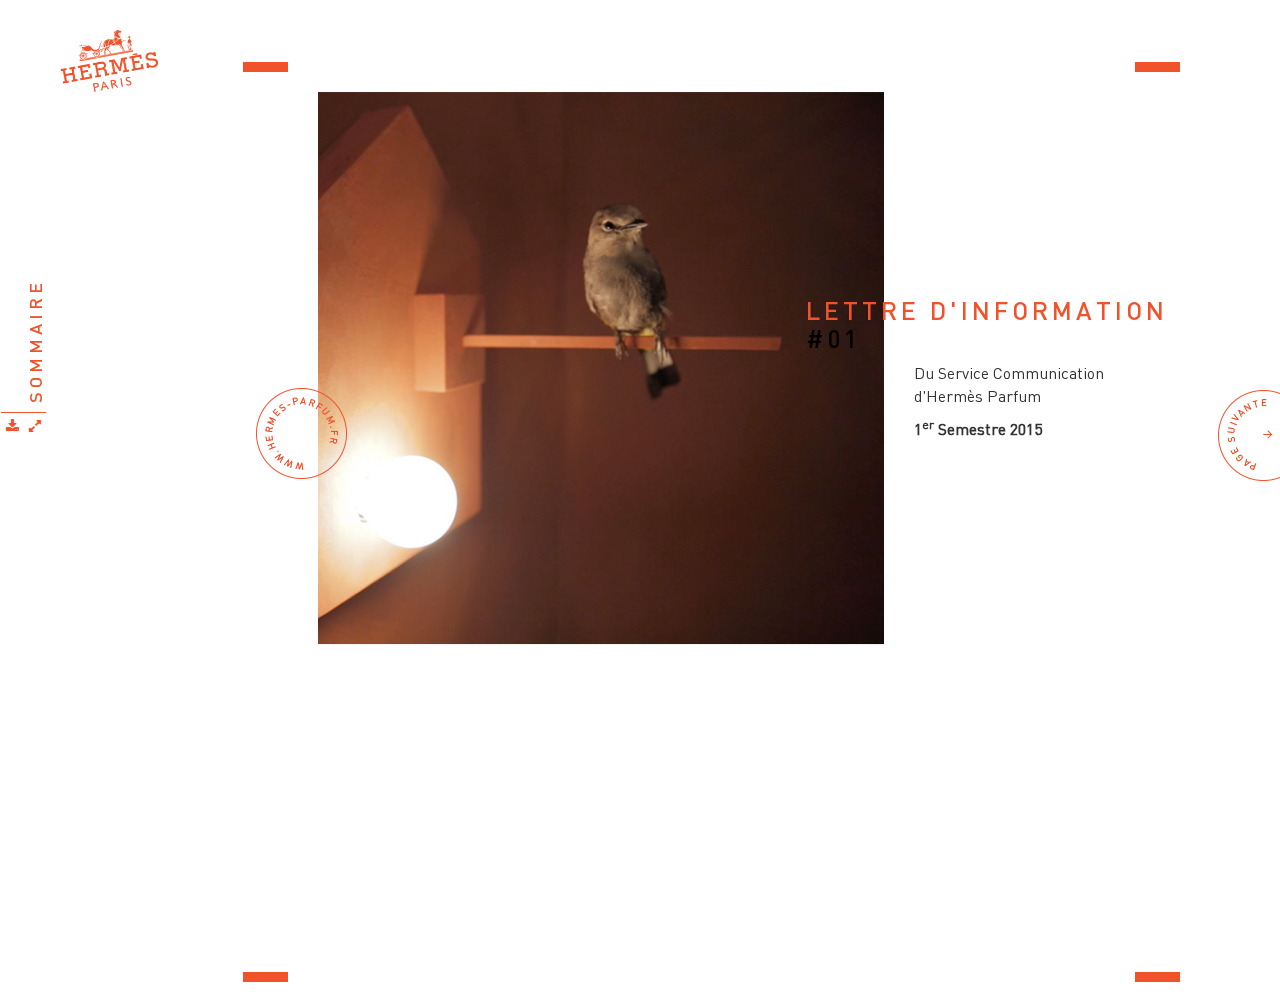
==== commit 0af86dc9: "Major Bug Fix : Menu UI rendering + code cleanup" ====
--- a/index.html
+++ b/index.html
@@ -9,7 +9,6 @@
     <meta name="keywords" content="hermès luxe beauté slider contenu digital interactif parfums maquillage"/>
     <meta name="author" content="Bronx Agence"/>
     <link rel="shortcut icon" href="../favicon.ico">
-    <link rel="stylesheet" type="text/css" href="packages/jquery-ui/jquery-ui.min.css"/>
     <link rel="stylesheet" type="text/css" href="packages/bootstrap/css/bootstrap.min.css"/>
     <link rel="stylesheet" type="text/css" href="css/component.css"/>
     <link rel="stylesheet" type="text/css" href="packages/font-awesome/css/font-awesome.min.css"/>
@@ -35,7 +34,7 @@
     <!--Navigation-->
     <div class="col-md-3 col-lg-2 no-gutters">
         <nav class="navbar navbar-default ">
-            <div class="navbar-header">
+            <div class="navbar-header nav-to-remove">
                 <button type="button" class="navbar-toggle collapsed" data-toggle="collapse" data-target="#navbar"
                         aria-expanded="false" aria-controls="navbar">
                     <span class="sr-only">Toggle navigation</span>
@@ -80,6 +79,17 @@
 
     <!--Main body-->
     <div class="col-md-9 col-lg-10 main-panel">
+        <nav class="to-hide navbar navbar-default toggle-button">
+            <div class="navbar-header">
+                <button type="button" class="navbar-toggle collapsed" data-toggle="collapse" data-target="#navbar"
+                        aria-expanded="false" aria-controls="navbar">
+                    <span class="sr-only">Toggle navigation</span>
+                    <span class="icon-bar"></span>
+                    <span class="icon-bar"></span>
+                    <span class="icon-bar"></span>
+                </button>
+            </div>
+        </nav>
         <div class="row top-decorative hidden-xs hidden-sm">
             <div class="col-md-11 col-lg-11 clearfix no-gutters">
                 <div class="top-left-decorator"></div>
@@ -665,25 +675,74 @@
                     <div class="col-lg-11">
                         <div class="row bref-row-1">
                             <div class="col-lg-1">
-
+                                <h3 class="bref-title">AWARDS</h3>
+                                <img src="img/HERMES-Bref_03.jpg" alt=""/>
                             </div>
                             <div class="col-lg-5">
-
-                            </div>
-                            <div class="col-lg-6">
-
+                                <p class="text-bold">Fragrance Foundation a récompensé<br/>
+                                    Jean-Claude Ellena en lui remettant<br/>
+                                    un award d’honneur, ainsi que l’award<br/>
+                                    du Meilleur parfum de niche pour<br/>
+                                    Cuir d’Ange.<br/>
+                                </p>
+
+                                <p>
+                                    En 2014, Jour d’Hermès avait remporté<br/>
+                                    le Marie Claire international perfume<br/>
+                                    award, le Condenast Traveller award,<br/>
+                                    le Prix des Professionnels et du<br/>
+                                    Meilleur parfum féminin aux FIFI<br/>
+                                    awards, tandis que l’Eau de Narcisse<br/>
+                                    Bleu avait remporté l’award Olfactrum<br/>
+                                    du meilleur parfum mixte.<br/>
+
+                                </p>
+                            </div>
+                            <div class="col-lg-6 no-gutters">
+                                <h3 class="bref-title">TERRE D'HERM&Egrave;S</h3>
+
+                                <p>
+                                    La bâche Terre d’Hermès est toujours en place à Neuilly, offrant une<br/>
+                                    belle visibilité à la marque.
+                                </p>
+                                <img src="img/HERMES-Bref_06.jpg" alt=""/>
                             </div>
                         </div>
 
                         <div class="row bref-row-2">
                             <div class="col-lg-6">
                                 <div class="row">
-                                    <div class="col-lg-3"></div>
-                                    <div class="col-lg-3"></div>
+                                    <div class="col-lg-10">
+                                        <h3 class="bref-title">JOUR D’HERM&Egrave;S GARD&Eacute;NIA</h3>
+                                    </div>
+                                    <div class="col-lg-6">
+                                        <!--<h3 class="bref-title">JOUR D’HERM&Egrave;S GARD&Eacute;NIA</h3>-->
+
+                                        <p>
+                                            Jour d’Hermès Gardénia<br/>
+                                            est actuellement<br/>
+                                            en campagne en Italie.<br/>
+                                            <br/><br/>
+                                            Campagne Presse, PLV<br/>
+                                            et e-mailing ont été<br/>
+                                            orchestrés par le service<br/>
+                                            Media & Advertising.<br/>
+                                        </p>
+                                    </div>
+                                    <div class="col-lg-6">
+                                        <img src="img/HERMES-Bref_11.jpg" alt=""/>
+                                    </div>
                                 </div>
                             </div>
                             <div class="col-lg-6">
-
+                                <h3 class="bref-title">EAU DES MERVEILLES <br/> 100% DIGITAL</h3>
+
+                                <p>
+                                    Nos contenus poétiques et créatifs confirment leur succès sur le web.<br/>
+                                    Retour chiffré sur la campagne 100% digitale lancée à l’occasion des<br/>
+                                    10 ans de l’Eau des merveilles.<br/>
+                                </p>
+                                <img src="img/HERMES-Bref_13.jpg" alt=""/>
                             </div>
                         </div>
                     </div>
@@ -699,24 +758,17 @@
         </div>
     </div>
     <div class="slider-navigation">
-        <!--<a href="#">-->
         <div class='prev-arrow-slide'></div>
-        <!--  </a>-->
-
         <div class='next-arrow-slide'></div>
     </div>
-    <!--<div class="row bottom-decorative hidden-xs hidden-sm">
-        <div class="col-md-11 col-lg-11 clearfix no-gutters">
-            <div class="bottom-left-decorator"></div>
-            <div class="bottom-right-decorator"></div>
-        </div>
-
-    </div>-->
+
 </div>
 <!--end Main body-->
 
-
-<!--</div>-->
+<!--
+
+</div>
+-->
 
 
 <script src="packages/jquery/jquery-2.1.3.min.js"></script>
@@ -726,6 +778,8 @@
 
 <script type="text/javascript" src="packages/slick/slick.min.js"></script>
 <script type="text/javascript" src="packages/slideout/slideout.min.js"></script>
+<script type="text/javascript" src="packages/enquire/enquire.min.js"></script>
+
 <script src="js/component.js"></script>
 
 
--- a/css/component.css
+++ b/css/component.css
@@ -236,6 +236,9 @@
 @media screen and (min-width: 1221px) {
     #navbar h3{ display: none;}
     .navbar-collapse{ margin-top: 170px;}
+    .to-hide{
+        display: none;
+    }
 }
 
 @media screen and (min-width: 995px) and (max-width: 1220px){
@@ -289,6 +292,12 @@
     .navbar{ margin-bottom: auto;}
     .top-decorative, .bottom-decorative, .prev-arrow-slide, .next-arrow-slide, .menu-icons, #navbar h3, #close, .sommaire{display: none !important;}
 
+    .to-hide{
+        display: block;
+    }
+    .nav-to-remove{
+        display: none;
+    }
 }
 @media screen and (min-width: 768px) and (max-width:994px){
     body { padding: 0; }
@@ -368,6 +377,12 @@
     .navbar-nav {margin: 0px -15px;}
     .navbar{margin-bottom: auto;}
 
+    .to-hide{
+        display: block;
+    }
+    .nav-to-remove{
+        display: none;
+    }
 }
 @media screen and (max-width: 767px) {
     body {padding: 0;}
@@ -414,6 +429,85 @@
         margin-right: 0!important;
     }
 
+    .to-hide{
+        display: block;
+    }
+    .nav-to-remove{
+        display: none;
+    }
+
+}
+/* ==========================================================================
+   Menu UI
+   ========================================================================== */
+@media screen and (min-width: 1221px) {
+    #navbar h3{ display: none;}
+    .navbar-collapse{ margin-top: 170px;}
+    .to-hide{
+        display: none;
+    }
+    /*.menu-slide{
+    left: -50px;
+    opacity:0;
+    }
+    .sub-menu li .fa-print{
+        padding-left: 105px;
+    }*/
+}
+
+@media screen and (min-width: 995px) and (max-width: 1220px){
+
+    .to-hide{
+        display: block;
+    }
+    .nav-to-remove{
+        display: none;
+    }
+    .menu-slide{
+    height: auto;
+    background-color: #f5f5f5;
+    }
+    .main-panel{
+        height: 610px;
+        background-color: #ffffff;
+        box-shadow: -5px 5px 8px 0px rgba(50, 50, 50, 0.2);
+    }
+}
+@media screen and (min-width: 768px) and (max-width:994px){
+
+    .to-hide{
+        display: block;
+    }
+    .nav-to-remove{
+        display: none;
+    }
+    .menu-slide{
+        height: auto;
+        background-color: #f5f5f5;
+    }
+    .main-panel{
+        height: 610px;
+        background-color: #ffffff;
+        box-shadow: -5px 5px 8px 0px rgba(50, 50, 50, 0.2);
+    }
+}
+@media screen and (max-width: 767px) {
+     .to-hide{
+        display: block;
+    }
+    .nav-to-remove{
+        display: none;
+    }
+    .menu-slide{
+        height: auto;
+        background-color: #f5f5f5;
+        top : 125px;
+    }
+    .main-panel{
+    height: 610px;
+    background-color: #ffffff;
+    box-shadow: -5px 5px 8px 0px rgba(50, 50, 50, 0.2);
+    }
 }
 
 /* ==========================================================================
@@ -780,7 +874,7 @@
 .press-results-1 span{
     padding-left: 155px;
 }
-.press-results-2{padding-left: 200px;}
+.press-results-2{padding-left: 100px;}
 
 /*Media Queries*/
 
@@ -904,3 +998,38 @@
 /* ==========================================================================
    Bref
    ========================================================================== */
+.bref-title{
+    margin: 0 auto;
+    color: #f0532c;
+    font-size: 2em;
+    padding-bottom: 20px;
+}
+.row .bref-row-1 .col-lg-5{
+    padding-left: 60px ;
+}
+.row .bref-row-1 .col-lg-5 p, .row .bref-row-1 .col-lg-6 p, .row .bref-row-2 .col-lg-6 p{
+     font-size: 1.15em;
+}
+.row .bref-row-1 .col-lg-5 .text-bold{
+    padding-top: 0px;
+    padding-bottom: 15px;
+}
+.bref-row-1{
+    margin-bottom: 60px;
+}
+.row .bref-row-1 .col-lg-6 img{
+    width: 95%;
+}
+.row .bref-row-2 .col-lg-6 .col-lg-10 h3{
+    padding-bottom: 55px;
+    text-align: right;
+}
+.row .bref-row-1 .col-lg-6 p{
+    padding-bottom: 10px
+}
+.row .bref-row-1 .col-lg-1 img{
+    width: 135%;
+    position: relative;
+    left: 15px;
+    top: 0px;
+}
